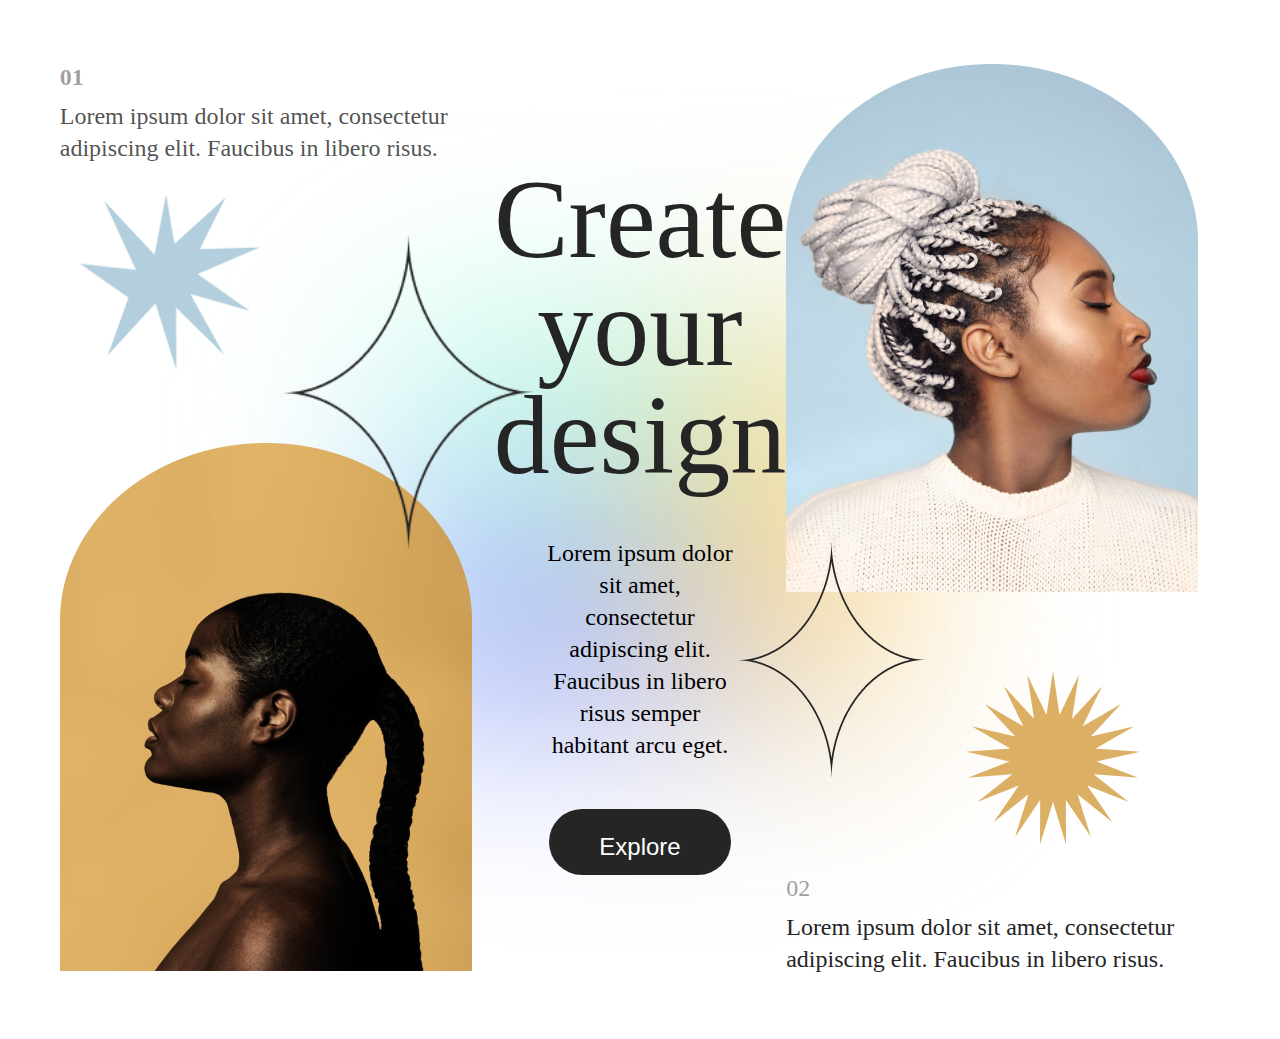
==== design-2/index.html @ 500edab6 "Add files via upload" ====
<!DOCTYPE html>
<html lang="en">

<head>
    <meta charset="UTF-8">
    <meta name="viewport" content="width=device-width, initial-scale=1.0">
    <link rel="stylesheet" href="css/style.css">
    <link rel="stylesheet" href="css/responsive.css">
    <title>Design-2</title>
</head>

<body>
    <div class="container d-flex  align-center">
        <section class="left-section d-flex ">
            <div class="fs-24">
                <span for="">01</span>
                <p class="">Lorem ipsum dolor sit amet, consectetur adipiscing elit. Faucibus in libero risus.</p>
            </div>
            <div class="explosion-img">
                <img src="assets/img/Explosion.png" alt="">
            </div>
            <div class="star-img">
                <img src="assets/img/Star.png" alt="">
            </div>
            <div class="left-model-img">
                <img src="assets/img/Image bottom.png" alt="">
            </div>
        </section>
        <section class="center-section">
            <div class="text-center d-flex center-section-contain align-center">
                <h1>Create 
                    your 
                    design
                </h1>
                <p class="fs-24 ">Lorem ipsum dolor sit amet, consectetur adipiscing elit. Faucibus in libero risus
                    semper habitant
                    arcu eget.
                </p>
                <button class="button-radius fs-24">Explore</button>
            </div>
        </section>
        <section class="right-section d-flex">
            <div class="rigth-model">
                <img src="assets/img/Image top.png" alt="">
            </div>
            <div class="star-img">
                <img src="assets/img/Star.png" alt="">
            </div>
            <div class="party-img">
                <img src="assets/img/Party (1).png" alt="">
            </div>
            <div class="fs-24">
                <span for="">02</span>
                <p class="">Lorem ipsum dolor sit amet, consectetur adipiscing elit. Faucibus in libero risus.</p>
            </div>
        </section>
    </div>
</body>

</html>
---- design-2/css/style.css ----
:root {
    --black: #252525;
    --white: #ffffff;
}

* {
    margin: 0;
    padding: 0;
    box-sizing: border-box;
}

@font-face {
    font-family: "nimbus";
    font-family: "times";
    src: url(../assets/fonts/NimbusRomNo9L-Reg.otf);
    src: url(../assets/fonts/Times\ Regular.ttf);
}


.d-flex {
    display: flex;
}

.justify-center {
    justify-content: center;
}

.justify-between {
    justify-content: space-between;
}

.align-center {
    align-items: center;
}

.text-center {
    text-align: center;
}


.fs-16 {
    font-size: 16px;
}

.fs-18 {
    font-size: 18px;
}

.fs-24 {
    font-size: 24px;
}

.fs-26 {
    font-size: 26px;
}

.fs-30 {
    font-size: 30px;
}

.fs-50 {
    font-size: 50px;
}

.fs-64 {
    font-size: 64px;
}

.radius {
    border-radius: 18px;
}

.button-radius {
    border-radius: 36px;
}

body {
    width: 100%;
    height: 100%;
    font-family: 'nimbus';
}

.container {
    position: relative;
    padding: 64px;
    justify-content: center;
}

.left-section {
    position: relative;
    flex-direction: column;
    justify-content: space-between;
    gap: 279px;
}

.left-section div>span {
    font-weight: 700;
    color: rgba(37, 37, 37, 0.45);
}

.left-section p {
    margin-top: 9px;
    width: 434px;
    color: rgba(37, 37, 37, 0.8);
    line-height: 32px;

}

.explosion-img {
    width: 180px;
    position: absolute;
    top: 130px;
    left: 20px;
}
.explosion-img > img{
    width: 100%;
}
.star-img {
    width: 255px;
    position: absolute;
    top: 167px;
    left: 221px;
    z-index: 2;
}

.star-img > img {
    width: 100%;
}

.center-section {
    width: 637px;
    /* background:  conic-gradient(#bbffeb,#Fce7b8,#cad2fc,#bbffeb,#bbffeb); */
    /* filter: drop-shadow(30px 40px 28px #bbffeb ); */
    /* filter: blur(6px); */
    /* border-image: fill 0 conic-gradient(#bbffeb,#Fce7b8,#cad2fc,#bbffeb,#bbffeb); */
    border-radius: 50px;
}
.center-section::before {
    content: "";
    position:absolute;
    top: 50%;
    left: 50%;
    width: 40%;
    height: 40%;
    transform: translate(-50%  ,-50%);
    background:  conic-gradient(#a9f3dd,#facf73,#facf73,#9aa9f3,#879afc,#bbffeb,#93ecd2);
    z-index: -1;
    filter: blur(100px);
    opacity: 0.8;
}

.center-section .center-section-contain {
    flex-direction: column;
    gap: 48px;
}

.center-section div>h1 {
    width: 100%;
    font-size: 112px;
    font-weight: 400;
    line-height: 108px;
    color: var(--black);
}

.center-section div>p {
    width: 65%;
    line-height: 32px;
}

.center-section div>button {
    width: 182px;
    height: 66px;
    padding: 24px 48px;
    background: var(--black);
    color: var(--white);
    border: none;
}

.right-section {
    position: relative;
    flex-direction: column;
    justify-content: space-between;
    gap: 279px;
}

.right-section .star-img {
    position: absolute;
    width: 191px;
    top: 475px;
    left: -50px;
}

.party-img {
    position: absolute;
    top: 607px;
    left: 180px;
}

.right-section div>span {
    color: rgba(37, 37, 37, 0.45);

}

.right-section div>p {
    margin-top: 9px;
    width: 434px;
    line-height: 32px;
    color: var(--black);
}
---- design-2/css/responsive.css ----
@media screen and (max-width:1024px) {
    .container {
        flex-wrap: wrap;
        justify-content: center;
        overflow: hidden;
    }

    .center-section {
        display: flex;
        order: -1;
    }


    .left-section {
        position: static;
        width: 100%;
        flex-direction: row;
        min-height: 400px;
        gap: 0px;
        align-items: center;
    }

    .left-section p {
        justify-self: center;
    }

    .left-model-img img,
    .rigth-model img {
        width: 100%;
    }

    .explosion-img {
        width: 150px;
        top: 100px;
        left: 420px;
        z-index: -1;
        opacity: 0.5;
    }

    .left-section .star-img {
        z-index: -1;
        left: -90px;
        top: 300px;
    }

    .center-section {
        width: 100%;
        margin-bottom: 50px;
    }

    .center-section::before {
        content: "";
        background: none;
    }

    .center-section .center-section-contain {
        gap: 10px;
    }

    .center-section div>h1 {
        font-size: 80px;
    }

    .right-section {
        width: 100%;
        flex-direction: row;
        align-items: center;
        gap: 20px;
    }

    .star-img {
        display: none;
    }
}

@media screen and (max-width:768px) {
    .container {
        padding: 0;
    }

    .explosion-img {
        z-index: -1;
        top: -40px;
        opacity: 0.5;
    }


    .left-section {
        flex-direction: column-reverse;
        margin-bottom: 70px;
    }

    .left-section .star-img {
        width: 150px;
        z-index: -1;
        left: -10px;
    }

    .center-section div>h1 {
        margin: 50px 0 30px 0;
        line-height: 60px;
    }

    .right-section {
        flex-direction: column;
        padding: 20px;
    }

    .right-section .party-img>img {
        display: none;
    }

    .right-section .star-img {
        display: none;
    }

}

@media screen and (max-width:425px) {
    .container {
        padding: 0 20px;
    }

    .left-section p {
        width: 100%;
    }

    .left-section .star-img {
        width: 50px;
        top: 60px;
        left: 270px;
    }

    .center-section div>h1 {
        /* border: 2px solid red; */
        margin-top: 20px;
        line-height: 40px;
        font-size: 50px;
    }

    .center-section div>p {
        width: 100%;
        font-size: 20px;
    }

    .center-section div>button {
        width: 140px;
        height: 50px;
        padding: 0;
        font-size: 16px;
    }

    .right-section {
        width: 100%;
        padding: 0;
    }


    .right-section div>p {
        width: 100%;
    }
}
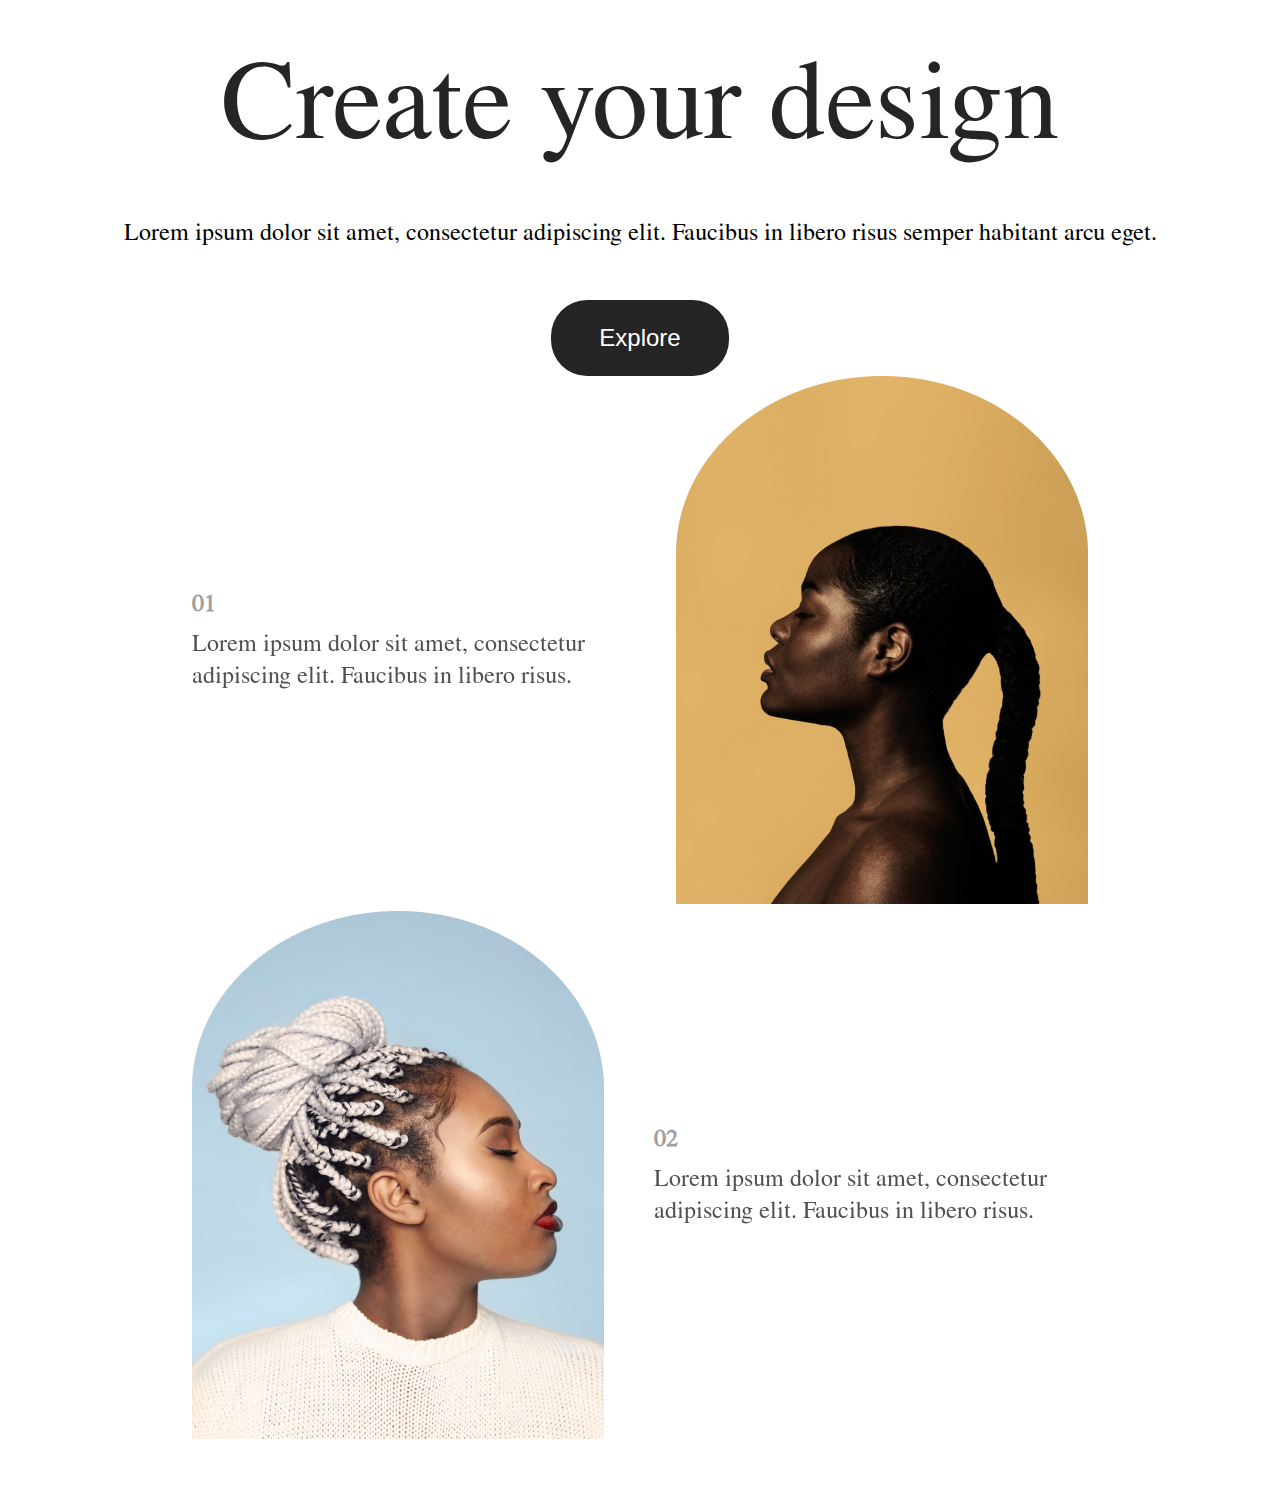
==== commit d2e4b049: "Add files via upload" ====
--- a/design-2/index.html
+++ b/design-2/index.html
@@ -5,13 +5,14 @@
     <meta charset="UTF-8">
     <meta name="viewport" content="width=device-width, initial-scale=1.0">
     <link rel="stylesheet" href="css/style.css">
-    <link rel="stylesheet" href="css/responsive.css">
+    <!-- <link rel="stylesheet" href="css/responsive.css"> -->
+     <link rel="stylesheet" href="css/new_responsive.css">
     <title>Design-2</title>
 </head>
 
 <body>
-    <div class="container d-flex  align-center">
-        <section class="left-section d-flex ">
+    <div class="container d-flex justify-center align-center">
+        <section class="left-section d-flex f-column">
             <div class="fs-24">
                 <span for="">01</span>
                 <p class="">Lorem ipsum dolor sit amet, consectetur adipiscing elit. Faucibus in libero risus.</p>
@@ -27,7 +28,7 @@
             </div>
         </section>
         <section class="center-section">
-            <div class="text-center d-flex center-section-contain align-center">
+            <div class="text-center d-flex center-section-contain  align-center f-column">
                 <h1>Create 
                     your 
                     design
@@ -39,7 +40,7 @@
                 <button class="button-radius fs-24">Explore</button>
             </div>
         </section>
-        <section class="right-section d-flex">
+        <section class="right-section d-flex f-column justify-between">
             <div class="rigth-model">
                 <img src="assets/img/Image top.png" alt="">
             </div>
--- a/design-2/css/style.css
+++ b/design-2/css/style.css
@@ -2,208 +2,132 @@
     --black: #252525;
     --white: #ffffff;
 }
-
 * {
     margin: 0;
     padding: 0;
     box-sizing: border-box;
 }
-
 @font-face {
-    font-family: "nimbus";
     font-family: "times";
     src: url(../assets/fonts/NimbusRomNo9L-Reg.otf);
-    src: url(../assets/fonts/Times\ Regular.ttf);
 }
-
-
 .d-flex {
     display: flex;
 }
-
+.f-column {
+    flex-direction: column;
+}
 .justify-center {
     justify-content: center;
 }
-
 .justify-between {
     justify-content: space-between;
 }
-
 .align-center {
     align-items: center;
 }
-
 .text-center {
     text-align: center;
 }
-
-
-.fs-16 {
-    font-size: 16px;
-}
-
-.fs-18 {
-    font-size: 18px;
-}
-
 .fs-24 {
     font-size: 24px;
 }
-
-.fs-26 {
-    font-size: 26px;
+body {
+    font-family: 'times';
+    padding: 64px;
 }
-
-.fs-30 {
-    font-size: 30px;
+.left-section ,.right-section{
+    width: 412px;
+    position: relative;
+    gap: 209px;
 }
-
-.fs-50 {
-    font-size: 50px;
-}
-
-.fs-64 {
-    font-size: 64px;
-}
-
-.radius {
-    border-radius: 18px;
-}
-
-.button-radius {
-    border-radius: 36px;
-}
-
-body {
-    width: 100%;
-    height: 100%;
-    font-family: 'nimbus';
-}
-
-.container {
-    position: relative;
-    padding: 64px;
-    justify-content: center;
-}
-
-.left-section {
-    position: relative;
-    flex-direction: column;
-    justify-content: space-between;
-    gap: 279px;
-}
-
-.left-section div>span {
+.left-section div>span,
+.right-section div>span {
     font-weight: 700;
     color: rgba(37, 37, 37, 0.45);
 }
-
-.left-section p {
+.left-section>div p,
+.right-section div>p {
     margin-top: 9px;
-    width: 434px;
-    color: rgba(37, 37, 37, 0.8);
+    max-width: 434px;
     line-height: 32px;
-
+    color: var(--black);
+    opacity: 80%;
 }
-
 .explosion-img {
     width: 180px;
     position: absolute;
     top: 130px;
     left: 20px;
 }
-.explosion-img > img{
+.explosion-img>img {
     width: 100%;
 }
-.star-img {
+.left-section .star-img {
     width: 255px;
     position: absolute;
-    top: 167px;
-    left: 221px;
+    top: 140px;
+    left: 251px;
     z-index: 2;
 }
-
-.star-img > img {
+.star-img>img {
     width: 100%;
 }
-
 .center-section {
     width: 637px;
-    /* background:  conic-gradient(#bbffeb,#Fce7b8,#cad2fc,#bbffeb,#bbffeb); */
-    /* filter: drop-shadow(30px 40px 28px #bbffeb ); */
-    /* filter: blur(6px); */
-    /* border-image: fill 0 conic-gradient(#bbffeb,#Fce7b8,#cad2fc,#bbffeb,#bbffeb); */
+    position: relative;
     border-radius: 50px;
+    padding: 70px;
+}
+.center-section>div {
+    width: 100%;
 }
 .center-section::before {
     content: "";
-    position:absolute;
+    position: absolute;
     top: 50%;
     left: 50%;
-    width: 40%;
-    height: 40%;
-    transform: translate(-50%  ,-50%);
-    background:  conic-gradient(#a9f3dd,#facf73,#facf73,#9aa9f3,#879afc,#bbffeb,#93ecd2);
+    width: 100%;
+    height: 100%;
+    transform: translate(-50%, -50%);
+    background: conic-gradient(#C7F9FF, #FFDE94, #AEB1FF, #99FFDF);
     z-index: -1;
     filter: blur(100px);
-    opacity: 0.8;
 }
-
 .center-section .center-section-contain {
-    flex-direction: column;
     gap: 48px;
 }
-
 .center-section div>h1 {
-    width: 100%;
     font-size: 112px;
     font-weight: 400;
     line-height: 108px;
     color: var(--black);
 }
-
 .center-section div>p {
-    width: 65%;
+    max-width: 302px;
     line-height: 32px;
 }
-
 .center-section div>button {
-    width: 182px;
-    height: 66px;
     padding: 24px 48px;
     background: var(--black);
     color: var(--white);
     border: none;
+    border-radius: 36px;
 }
-
-.right-section {
-    position: relative;
-    flex-direction: column;
-    justify-content: space-between;
-    gap: 279px;
-}
-
 .right-section .star-img {
     position: absolute;
     width: 191px;
     top: 475px;
     left: -50px;
 }
-
+.right-section .star-img img {
+    width: 100%;
+}
 .party-img {
     position: absolute;
     top: 607px;
     left: 180px;
 }
-
-.right-section div>span {
-    color: rgba(37, 37, 37, 0.45);
-
-}
-
-.right-section div>p {
-    margin-top: 9px;
-    width: 434px;
-    line-height: 32px;
-    color: var(--black);
+.rigth-model ,.left-model-img{
+    max-width: 412px;
 }--- a/design-2/css/responsive.css
+++ b/design-2/css/responsive.css
@@ -9,7 +9,6 @@
         display: flex;
         order: -1;
     }
-
 
     .left-section {
         position: static;
@@ -132,7 +131,6 @@
     }
 
     .center-section div>h1 {
-        /* border: 2px solid red; */
         margin-top: 20px;
         line-height: 40px;
         font-size: 50px;
--- a/design-2/css/new_responsive.css
+++ b/design-2/css/new_responsive.css
@@ -0,0 +1,66 @@
+@media screen and (max-width:1290px) {
+    .container {
+        flex-direction: column;
+    }
+    .center-section {
+        order: -1;
+        width: 100%;
+        padding: 0;
+    }
+    .center-section div>p {
+        max-width: 100%;
+    }
+    .center-section::before {
+        background: none;
+    }
+    .left-section,
+    .right-section {
+        width: 100%;
+        flex-direction: row;
+        gap: 50px;
+        justify-content: center;
+        align-items: center;
+        flex-wrap: wrap;
+    }
+    .explosion-img,
+    .star-img,
+    .party-img {
+        display: none;
+    }
+}
+
+@media screen and (max-width:1023px) {
+    .container {
+        padding: 20px;
+    }
+    .left-section,
+    .right-section {
+        gap: 8px;
+    }
+    .left-section {
+        flex-wrap: wrap-reverse;
+        margin-block: 40px;
+    }
+    .center-section .center-section-contain {
+        gap: 20px;
+    }
+    .center-section div>h1 {
+        font-size: 80px;
+        line-height: 90px;
+    }
+    .center-section div>button {
+        padding: 16px 35px;
+    }
+}
+@media screen and (max-width:480px) {
+    .left-model-img,
+    .rigth-model,
+    .left-model-img img,
+    .rigth-model img {
+        width: 100%;
+    }
+    .center-section div>h1 {
+        font-size: 50px;
+        line-height: 60px;
+    }
+}